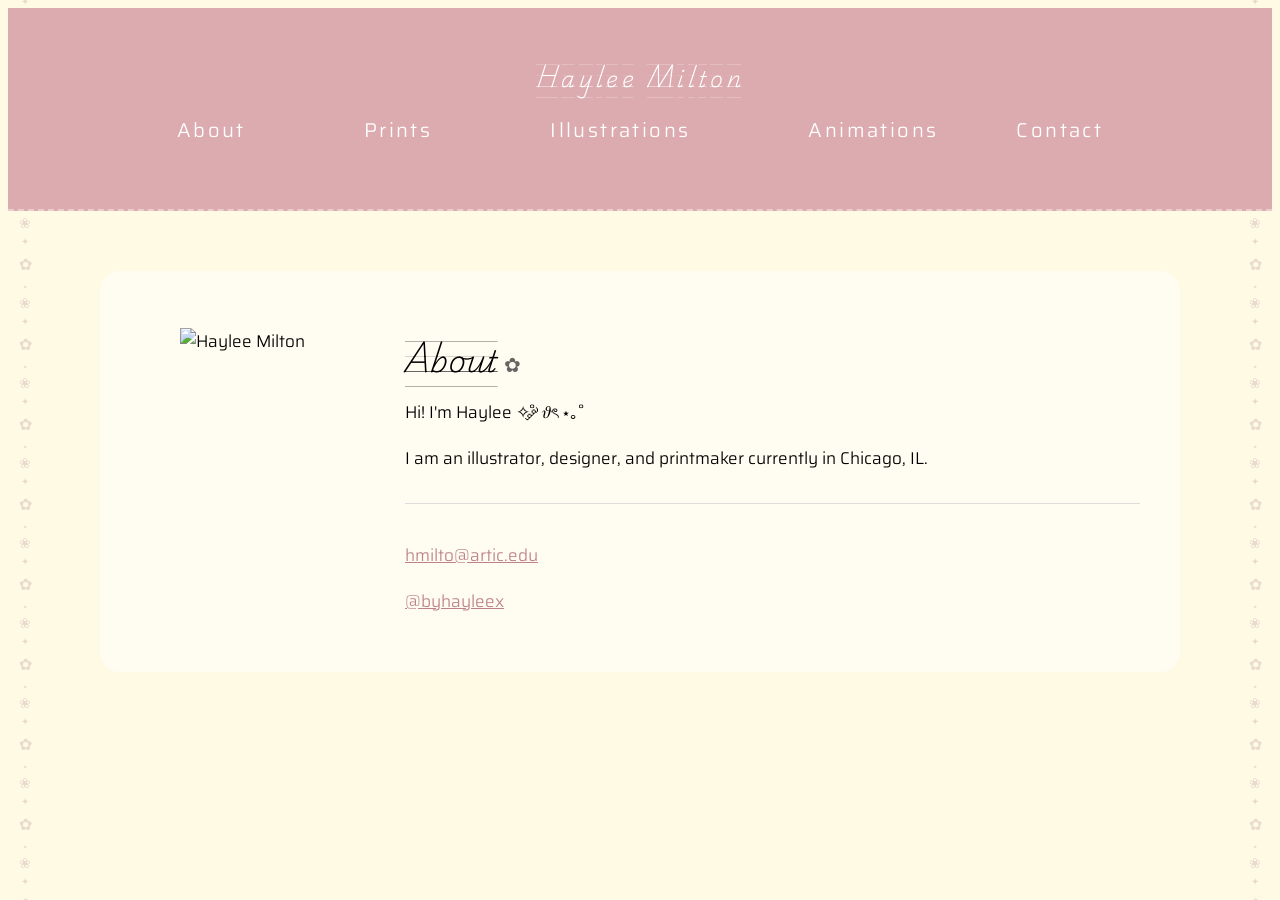
==== index.html @ e7ec9a1f "Rename portfolio_new.html to index.html" ====
<!DOCTYPE html>
<html lang="en">
<head>
    <!-- META DATA -->
    <meta charset="UTF-8">
    <meta name="viewport" content="width=device-width, initial-scale=1.0">

    <!-- TITLE -->
    <title>Portfolio Website</title> 

    <!-- PAGE LINKS -->
    <link rel="preconnect" href="https://fonts.googleapis.com">
    <link rel="preconnect" href="https://fonts.gstatic.com" crossorigin>

    <link rel="stylesheet" href="https://fonts.googleapis.com/css2?family=Saira:ital,wght@0,100..900;1,100..900&display=swap">
    <link rel="stylesheet" href="https://fonts.googleapis.com/css2?family=Playwrite+NZ+Guides&display=swap">

    <link rel="stylesheet" href="css/style_new.css">
</head>

<body>
    <header>

        <!-- PAGE HEADING -->
        <h1>Haylee Milton</h1>

        <!-- MAIN NAVIGATION -->
        <nav>
            <ul>
                <!-- ABOUT -->
                <li><a href="portfolio_new.html">About</a></li>

                <!-- PRINTS -->
                <li>
                    <input id="menu1-dropdown" type="checkbox" class="dropdown-control">

                    <ul class="menu1">
                        <li class="menu1__item">
                            <a href="#">Prints</a>
                            <label for="menu1-dropdown"></label>
                        </li>

                        <li class="menu1__dropdown">
                            <div>
                                <a href="screen-prints.html">Screen Prints</a>
                                <a href="relief.html">Relief</a>
                                <a href="risography.html">Risography</a>
                            </div>
                        </li>
                    </ul>
                </li>

                <!-- ILLUSTRATIONS -->
                <li>
                    <input id="menu2-dropdown" type="checkbox" class="dropdown-control">
                
                    <ul class="menu2">
                        <li class="menu2__item">
                            <a href="#">Illustrations</a>
                            <label for="menu2-dropdown"></label>
                        </li>
                
                        <li class="menu2__dropdown">
                            <div>
                                <a href="paintings.html">Paintings</a>
                                <a href="comics.html">Comics</a>
                                <a href="figure-drawings.html">Figure Drawings</a>
                            </div>
                        </li>
                    </ul>
                </li>

                <!-- ANIMATIONS -->
                <li>
                    <input id="menu3-dropdown" type="checkbox" class="dropdown-control">

                    <ul class="menu3">
                        <li class="menu3__item">
                            <a href="#">Animations</a>
                            <label for="menu3-dropdown"></label>
                        </li>

                        <li class="menu3__dropdown">
                            <div>
                                <a href="animatics.html">Animatics</a>
                                <a href="storyboards.html">Storyboards</a>
                                <a href="character-sheets.html">Character</a>
                            </div>
                        </li>
                    </ul>
                </li>

                <!-- CONTACT -->
                <li><a href="contact.html">Contact</a></li>

            </ul>

        </nav>
    </header>

<div class="page-wrapper">
    <section class="about">
        <figure class="about__photo">
            <img src="images/about/profile.JPG" alt="Haylee Milton">
        </figure>

        <div class="about__text">
            <h2>About</h2>
            <p>Hi! I'm Haylee ✧˚ ༘ 𝜗ৎ ⋆｡˚</p>
            <p>I am an illustrator, designer, and printmaker currently in Chicago, IL.</p>

            <div class="about__contact">
                <p><a href="mailto:your@email.com">hmilto@artic.edu</a></p>
                <p><a href="#">@byhayleex</a></p>
            </div>
        </div>
    </section>
</div>
---- css/style_new.css ----
/*
Updated: 26.05.09 */

/*
Global
============================================= */
/* Header
============================================= */
header {
    background-color: rgb(220 171 175);
    color: white;
    padding: 2.5rem 1rem;
    align-items: center;
    border-bottom: 2px dashed rgb(255 255 255 / 0.4);
}

h1 {
    font: normal 600 100px/1.3 "Playwrite NZ Guides", cursive;
    letter-spacing: 0.1em;
    margin-bottom: 1.2rem;
}

/* Navigation
============================================= */
nav > ul {
    display: flex;
    justify-content: center;
    gap: 50px;
    list-style: none;
    padding: 3px;
    letter-spacing: 0.12em;
    font-size: 15px;
}

/* Typography
============================================= */
body {
    background-color: rgb(255 250 227);
    background-image: url('../images/home/background.jpg');
    background-size: cover;
    background-position: center;
    background-repeat: no-repeat;
    background-attachment: scroll;
    text-align: center;
    font: normal 350 17px/1.6 'Saira', sans-serif; /* bumped from 15px */
    cursor: url('../images/your-cursor.png'), auto;
}

h2 {
    font: normal 400 38px/1.5 "Playwrite NZ Guides", cursive;
    margin-bottom: 24px;
}

h2::after {
    content: " ✿";
    font-size: 24px;
    opacity: 0.6;
}

h3 {
    font-size: 20px;
    font-weight: 300;
    letter-spacing: 0.08em;
    margin-bottom: 16px;
    color: #aaa;
}

p {
    font-size: 17px;
    line-height: 1.9;
    margin-bottom: 14px;
}

/* Page wrapper
============================================= */
.page-wrapper {
    max-width: 1000px;
    margin: 60px auto;
    padding: 50px;
    background: rgb(255 255 255 / 0.5);
    border-radius: 24px;
    backdrop-filter: blur(4px);
}

/* Nav links — rounder hover pill effect
============================================= */
nav > ul > li > a,
nav > ul > li > ul > li > a {
    padding: 6px 14px;
    border-radius: 20px;
    transition: background 0.3s ease, background-size 0.3s ease;
}

nav > ul > li > a:hover {
    background: rgb(255 255 255 / 0.2);
}

/* Dropdown links — rounded on hover
============================================= */
.menu1__dropdown a,
.menu2__dropdown a,
.menu3__dropdown a {
    color: black;
    display: block;
    padding: 6px 10px;
    border-radius: 10px;
    transition: background 0.2s ease;
    text-decoration: none;
    background-image: linear-gradient(currentColor, currentColor);
    background-position: bottom center;
    background-size: 0% 1px;
    background-repeat: no-repeat;
}

.menu1__dropdown a:hover,
.menu2__dropdown a:hover,
.menu3__dropdown a:hover {
    background-color: rgb(220 171 175 / 0.15);
    background-size: 100% 1px;
}

/* Dropdown panel — rounder
============================================= */
.menu1__dropdown,
.menu2__dropdown,
.menu3__dropdown {
    background-color: white;
    color: black;
    width: 140px;
    margin-top: 10px;
    padding: 10px;
    border-radius: 14px;
    box-shadow: 0 4px 20px rgb(0 0 0 / 0.08);
    position: absolute;
    top: 100%;
    left: 50%;
    transform: translateX(-50%);
    display: grid;
    grid-template-rows: 0fr;
    opacity: 0;
    transition: 0.35s ease;
    cursor: pointer;
}

/* Figcaption typography
============================================= */
.prints__item figcaption,
.scroll__column .prints__item figcaption,
.video__item figcaption {
    font-size: 15px;
    letter-spacing: 0.05em;
    margin-top: 10px;
    color: #888;
}

/* Contact page
============================================= */
.contact {
    text-align: center;
    line-height: 2.5;
    font-size: 22px;
    letter-spacing: 0.05em;
}
/* About section: two-column layout */
.about {
    display: flex;
    gap: 60px;
    align-items: flex-start;
    text-align: left;
}

.about__photo img {
    width: 100%;
    max-width: 500px;
    height: auto;
    display: block;
}

.about__text {
    flex: 1;
}

.about__text h2 {
    margin-bottom: 8px;
}

.about__text h3 {
    font-weight: 400;
    margin-bottom: 20px;
    color: #888;
}

.about__text p {
    line-height: 1.7;
    margin-bottom: 16px;
}

.about__contact {
    margin-top: 30px;
    border-top: 1px solid #ddd;
    padding-top: 20px;
}

.about__contact a {
    color: inherit;
    text-decoration: underline;
}

/* Responsive: stack on small screens */
@media (max-width: 650px) {
    .about {
        flex-direction: column;
    }

    .about__photo img {
        max-width: 100%;
    }
}
header {
    background-color: rgb(220 171 175);
    color: white;
    padding: 1rem;
    align-items: center;
}

h2 {
    font: normal 400 30px/1.5 "Playwrite NZ Guides", cursive;
}

/*
Homepage Hero Image
============================================= */
/*
you'll need to set up the pre-hover figcaption rule */
figcaption {
    opacity: 0;
    transition: 0.35s ease;
    margin-top: 10px;
}
/*
style the hover event */
/* .bingus:hover figcaption {
    background-color: rgb(? ? ? / ?); /* choose a color to transition */
    /* opacity: 1; /* transition the figcaption's opacity
} */

/*
Navigation
============================================= */
nav > ul {
    display: flex;
    justify-content: center;
    gap: 70px;
    list-style: none;
    padding: 3px;
}

/*
Dropdowns
============================================= */
/* Checkbox */
.dropdown-control {
    display: none;
}

.menu1,
.menu2,
.menu3 {
    list-style: none;
    position: relative;
    cursor: pointer;
}

.menu1__item,
.menu2__item,
.menu3__item {
    position: relative;
    cursor: pointer;
}

.menu1__dropdown,
.menu2__dropdown,
.menu3__dropdown {
    background-color: white;
    color: black;
    width: 140px;
    margin-top: 10px;
    padding: 10px;
    border-radius: 14px;
    box-shadow: 0 4px 20px rgb(0 0 0 / 0.08);
    position: absolute;
    top: 100%;
    left: 50%;
    transform: translateX(-50%);
    display: grid;
    grid-template-rows: 0fr;
    opacity: 0;
    transition: 0.35s ease;
    cursor: pointer;
    z-index: 100; /* add this line */
}

.menu1__dropdown > div,
.menu2__dropdown > div,
.menu3__dropdown > div {
    overflow-y: hidden;
}

li:hover .menu1__dropdown,
li:hover .menu2__dropdown,
li:hover .menu3__dropdown {
    grid-template-rows: 1fr;
    opacity: 1;
}

.menu1 label,
.menu2 label,
.menu3 label {
    position: absolute;
    inset: 0;
}

/*
Links
============================================= */
nav a {
    color: white;
    text-decoration: none;
    text-align: center;
    padding: 5px;
}

.menu1__dropdown a,
.menu2__dropdown a,
.menu3__dropdown a {
    color: black;
    display: block;
}

/*
Footer
============================================= */
/* footer {
    background: #333;
    color: white;
    text-align: center;
    padding: 1rem;
} */

/* Prints / Gallery Grid
============================================= */
.prints__grid {
    display: grid;
    grid-template-columns: repeat(3, 1fr);
    gap: 24px;
    margin-top: 30px;
    text-align: left;
}

.prints__item {
    margin: 0;
}

.prints__item img {
    width: 100%;
    height: 260px;
    object-fit: cover;
    display: block;
    transition: opacity 0.3s ease;
}

.prints__item:hover img {
    opacity: 0.85;
}

.prints__item figcaption {
    opacity: 1;
    margin-top: 8px;
    font-size: 14px;
}

/* Contact Page
============================================= */
.contact {
    text-align: center;
    line-height: 2.5;
    font-size: 20px;
}

.contact a {
    color: inherit;
    text-decoration: underline;
}

/* Bingus
============================================= */
.bingus-btn {
    background: none;
    border: none;
    cursor: pointer;
    margin-top: 30px;
}

.bingus-btn img {
    width: 200px;
    height: auto;
    transition: transform 0.2s ease;
}

.bingus-btn:hover img {
    transform: scale(1.05);
}

.bingus-caption {
    margin-top: 8px;
    font-size: 13px;
    color: #888;
    font-style: italic;
}

.heart {
    position: fixed;
    font-size: 28px;
    pointer-events: none;
    animation: floatUp 1.2s ease forwards;
    z-index: 999;
}

@keyframes floatUp {
    0%   { opacity: 1; transform: translateY(0) scale(1); }
    100% { opacity: 0; transform: translateY(-160px) scale(1.4); }
}

.contact__inner {
    display: flex;
    align-items: center;
    justify-content: center;
    gap: 60px;
}
/* Responsive
============================================= */
@media (max-width: 700px) {
    .prints__grid {
        grid-template-columns: repeat(2, 1fr);
    }
}

@media (max-width: 420px) {
    .prints__grid {
        grid-template-columns: 1fr;
    }
}

/* Video Grid
============================================= */
.video__grid {
    display: grid;
    grid-template-columns: 1fr;
    gap: 24px;
    margin-top: 30px;
    text-align: left;
}

.video__item {
    margin: 0;
}

.video__item video {
    width: 100%;
    height: auto;
    display: block;
}

.video__item figcaption {
    opacity: 1;
    margin-top: 8px;
    font-size: 14px;
}

/* Storyboards Grid
============================================= */
.storyboards__grid {
    display: grid;
    grid-template-columns: repeat(2, 1fr); /* 2 columns for 2 images */
    gap: 24px;
    margin-top: 30px;
    max-width: 700px;   /* stops it stretching too wide */
    margin-left: auto;  /* centers the grid */
    margin-right: auto;
}

/* Character Sheets Grid
============================================= */
.character__grid {
    display: grid;
    grid-template-columns: repeat(6, 1fr); /* 6-column base */
    gap: 24px;
    margin-top: 30px;
    text-align: left;
}

/* top row: each of the 3 spans 2 of the 6 columns */
.character__grid .prints__item {
    grid-column: span 2;
}

/* bottom 2: each spans 3 columns, naturally centering them */
.character__item--centered {
    grid-column: span 3;
}

/* Scroll Column (Screen Prints, Relief, Risography, Comics)
============================================= */
.scroll__column {
    display: flex;
    flex-direction: column;
    align-items: center;
    gap: 32px;
    margin-top: 30px;
}

.scroll__column .prints__item {
    width: 100%;
    max-width: 700px; /* adjust to taste */
}

.scroll__column .prints__item img {
    width: 100%;
    height: auto; /* shows the full image, no cropping */
    display: block;
}

.scroll__column .prints__item figcaption {
    margin-top: 8px;
    font-size: 14px;
}

/* Hover Zoom
============================================= */
.prints__item img,
.scroll__column .prints__item img,
.video__item img {
    transition: transform 0.3s ease;
    cursor: pointer;
}

.prints__item:hover img,
.scroll__column .prints__item:hover img {
    transform: scale(1.04);
}

/* Lightbox Overlay
============================================= */
.lightbox {
    display: none;
    position: fixed;
    inset: 0;
    background: rgba(0 0 0 / 0.85);
    z-index: 999;
    justify-content: center;
    align-items: center;
    flex-direction: column;
    padding: 40px;
}

.lightbox.active {
    display: flex;
}

.lightbox__img {
    max-width: 90vw;
    max-height: 75vh;
    object-fit: contain;
    display: block;
}

.lightbox__caption {
    color: white;
    margin-top: 16px;
    font-size: 16px;
    text-align: center;
}

.lightbox__close {
    position: fixed;
    top: 20px;
    right: 28px;
    color: white;
    font-size: 36px;
    cursor: pointer;
    line-height: 1;
    background: none;
    border: none;
}
/* PDF Lightbox
============================================= */
.lightbox__pdf {
    display: none;
    width: 90vw;
    height: 80vh;
    border: none;
}

/* NAV UNDERLINES */
.menu1 label,
.menu2 label,
.menu3 label {
    position: absolute;
    inset: 0;
    background-image: linear-gradient(currentColor, currentColor);
    background-position: bottom center;
    background-size: 0% 1px;
    background-repeat: no-repeat;
    transition: background-size 0.3s ease;
}

.menu1 label:hover,
.menu2 label:hover,
.menu3 label:hover {
    background-size: 100% 1px;
}

.menu1__dropdown a,
.menu2__dropdown a,
.menu3__dropdown a {
    text-decoration: none;
    background-image: linear-gradient(currentColor, currentColor);
    background-position: bottom center;
    background-size: 0% 1px;
    background-repeat: no-repeat;
    transition: background-size 0.3s ease;
    display: block;
}

.menu1__dropdown a:hover,
.menu2__dropdown a:hover,
.menu3__dropdown a:hover {
    background-size: 100% 1px;
}

/* Kaomoji Side Decorations
============================================= */
body::before,
body::after {
    content: "";
    position: fixed;
    top: 0;
    width: 50px;
    height: 100%;
    pointer-events: none;
    z-index: 0;
    opacity: 0.4;
    background-image: url("data:image/svg+xml,%3Csvg xmlns='http://www.w3.org/2000/svg' width='40' height='80' viewBox='0 0 40 80'%3E%3Ctext x='50%25' y='20' text-anchor='middle' font-size='16' fill='%23c8aab0'%3E✿%3C/text%3E%3Ctext x='50%25' y='40' text-anchor='middle' font-size='10' fill='%23c8aab0'%3E⋆%3C/text%3E%3Ctext x='50%25' y='58' text-anchor='middle' font-size='14' fill='%23c8aab0'%3E❀%3C/text%3E%3Ctext x='50%25' y='75' text-anchor='middle' font-size='10' fill='%23c8aab0'%3E✦%3C/text%3E%3C/svg%3E");
    background-repeat: repeat-y;
    background-position: center;
}

body::before {
    left: 0;
}

body::after {
    right: 0;
}
/* Header glow-up
============================================= */
header {
    background-color: rgb(220 171 175);
    color: white;
    padding: 2.5rem 1rem;
    align-items: center;
    border-bottom: 2px dashed rgb(255 255 255 / 0.4);
    position: relative; /* add this */
    z-index: 100;       /* add this */
}

h1 {
    font-size: 22px;
    letter-spacing: 0.15em;
    font-weight: 300;
}

/* Page wrapper subtle card
============================================= */
.page-wrapper {
    max-width: 1000px;
    margin: 60px auto;
    padding: 40px;
    background: rgb(255 255 255 / 0.5);
    border-radius: 20px;
    backdrop-filter: blur(4px);
}

/* Headings
============================================= */
h2 {
    font: normal 400 30px/1.5 "Playwrite NZ Guides", cursive;
    margin-bottom: 20px;
}

h2::after {
    content: " ✿";
    font-size: 20px;
    opacity: 0.6;
}

/* Footer glow-up
============================================= */
footer {
    background: rgb(220 171 175 / 0.6);
    color: white;
    text-align: center;
    padding: 1.5rem;
    font-size: 13px;
    letter-spacing: 0.1em;
    border-top: 2px dashed rgb(255 255 255 / 0.4);
}

/* Subtle link color in body text
============================================= */
.about__contact a,
.contact a {
    color: rgb(190 130 140);
}

/* Nav spacing & letter spacing
============================================= */
nav > ul {
    gap: 60px;
    letter-spacing: 0.08em;
    font-size: 14px;
}
nav > ul {
    display: flex;
    justify-content: center;
    gap: 50px;
    list-style: none;
    padding: 3px;
    letter-spacing: 0.12em;
    font-size: 20px; /* bumped up from 15px */
}

/* Doodle Box
============================================= */
.doodle {
    margin-top: 40px;
    text-align: center;
}

.doodle__label {
    font-size: 15px;
    color: #aaa;
    margin-bottom: 10px;
    letter-spacing: 0.08em;
}

.doodle__canvas {
    width: 100%;
    height: 300px;
    background: white;
    border-radius: 16px;
    border: 2px dashed rgb(200 170 175 / 0.6);
    cursor: crosshair;
    display: block;
}

.doodle__controls {
    display: flex;
    align-items: center;
    justify-content: center;
    gap: 16px;
    margin-top: 12px;
}

.doodle__controls input[type="color"] {
    width: 36px;
    height: 36px;
    border: none;
    border-radius: 50%;
    cursor: pointer;
    padding: 0;
    background: none;
}

.doodle__controls input[type="range"] {
    accent-color: rgb(220 171 175);
    width: 100px;
}

.doodle__controls button {
    background: none;
    border: 1px solid rgb(200 170 175 / 0.6);
    border-radius: 20px;
    padding: 6px 16px;
    font-size: 13px;
    cursor: pointer;
    color: #aaa;
    transition: background 0.2s ease;
    font-family: 'Saira', sans-serif;
}

.doodle__controls button:hover {
    background: rgb(220 171 175 / 0.15);
}
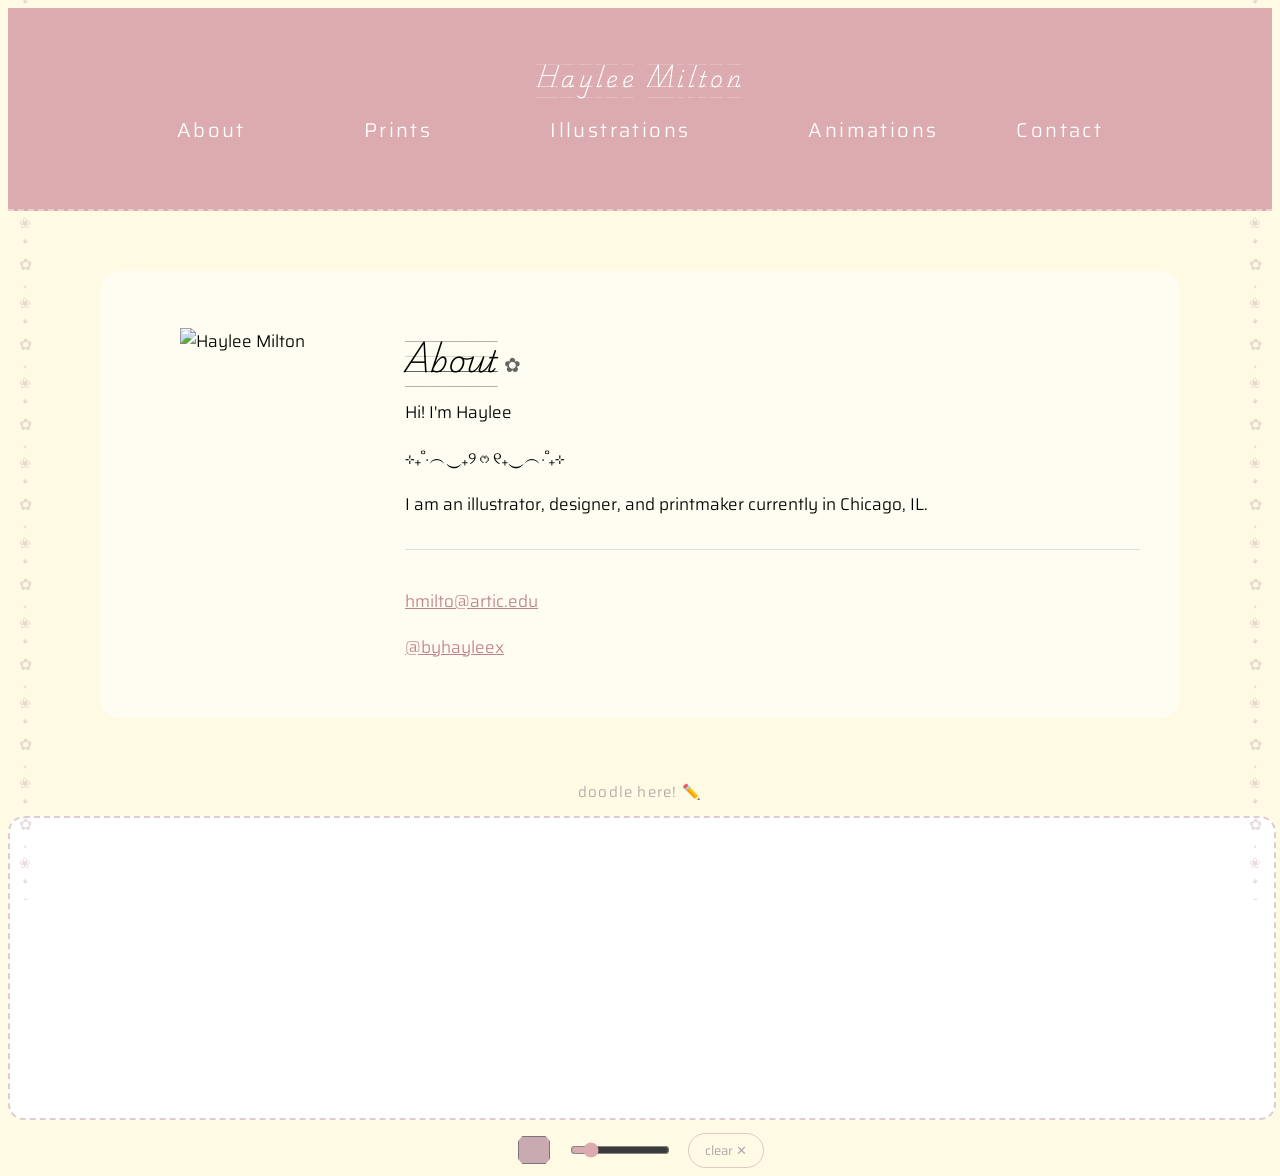
==== commit e7748095: "Rename about.html to index.html" ====
--- a/index.html
+++ b/index.html
@@ -1,45 +1,29 @@
 <!DOCTYPE html>
 <html lang="en">
 <head>
-    <!-- META DATA -->
     <meta charset="UTF-8">
     <meta name="viewport" content="width=device-width, initial-scale=1.0">
-
-    <!-- TITLE -->
-    <title>Portfolio Website</title> 
-
-    <!-- PAGE LINKS -->
+    <title>About – Portfolio</title>
     <link rel="preconnect" href="https://fonts.googleapis.com">
     <link rel="preconnect" href="https://fonts.gstatic.com" crossorigin>
-
     <link rel="stylesheet" href="https://fonts.googleapis.com/css2?family=Saira:ital,wght@0,100..900;1,100..900&display=swap">
     <link rel="stylesheet" href="https://fonts.googleapis.com/css2?family=Playwrite+NZ+Guides&display=swap">
-
     <link rel="stylesheet" href="css/style_new.css">
 </head>
+<body>
 
-<body>
     <header>
-
-        <!-- PAGE HEADING -->
         <h1>Haylee Milton</h1>
-
-        <!-- MAIN NAVIGATION -->
         <nav>
             <ul>
-                <!-- ABOUT -->
-                <li><a href="portfolio_new.html">About</a></li>
-
-                <!-- PRINTS -->
+                <li><a href="about.html">About</a></li>
                 <li>
                     <input id="menu1-dropdown" type="checkbox" class="dropdown-control">
-
                     <ul class="menu1">
                         <li class="menu1__item">
                             <a href="#">Prints</a>
                             <label for="menu1-dropdown"></label>
                         </li>
-
                         <li class="menu1__dropdown">
                             <div>
                                 <a href="screen-prints.html">Screen Prints</a>
@@ -49,17 +33,13 @@
                         </li>
                     </ul>
                 </li>
-
-                <!-- ILLUSTRATIONS -->
                 <li>
                     <input id="menu2-dropdown" type="checkbox" class="dropdown-control">
-                
                     <ul class="menu2">
                         <li class="menu2__item">
                             <a href="#">Illustrations</a>
                             <label for="menu2-dropdown"></label>
                         </li>
-                
                         <li class="menu2__dropdown">
                             <div>
                                 <a href="paintings.html">Paintings</a>
@@ -69,50 +49,128 @@
                         </li>
                     </ul>
                 </li>
-
-                <!-- ANIMATIONS -->
                 <li>
                     <input id="menu3-dropdown" type="checkbox" class="dropdown-control">
-
                     <ul class="menu3">
                         <li class="menu3__item">
                             <a href="#">Animations</a>
                             <label for="menu3-dropdown"></label>
                         </li>
-
                         <li class="menu3__dropdown">
                             <div>
                                 <a href="animatics.html">Animatics</a>
                                 <a href="storyboards.html">Storyboards</a>
-                                <a href="character-sheets.html">Character</a>
+                                <a href="character-sheets.html">Character Sheets</a>
                             </div>
                         </li>
                     </ul>
                 </li>
-
-                <!-- CONTACT -->
                 <li><a href="contact.html">Contact</a></li>
-
             </ul>
-
         </nav>
     </header>
 
-<div class="page-wrapper">
-    <section class="about">
-        <figure class="about__photo">
-            <img src="images/about/profile.JPG" alt="Haylee Milton">
-        </figure>
+    <div class="page-wrapper">
+        <section class="about">
+            <figure class="about__photo">
+                <img src="images/about/profile.JPG" alt="Haylee Milton">
+            </figure>
+            <div class="about__text">
+                <h2>About</h2>
+                <p>Hi! I'm Haylee </p>
+                <p>⊹₊˚‧︵‿₊୨ᰔ୧₊‿︵‧˚₊⊹</p>
+                <p>I am an illustrator, designer, and printmaker currently in Chicago, IL.</p>
+                <div class="about__contact">
+                    <p><a href="mailto:hmilto@artic.edu">hmilto@artic.edu</a></p>
+                    <p><a href="https://www.instagram.com/byhayleex/">@byhayleex</a></p>
+                </div>
+            </div>
+        </section>
+    </div>
 
-        <div class="about__text">
-            <h2>About</h2>
-            <p>Hi! I'm Haylee ✧˚ ༘ 𝜗ৎ ⋆｡˚</p>
-            <p>I am an illustrator, designer, and printmaker currently in Chicago, IL.</p>
+<div class="doodle">
+    <p class="doodle__label">doodle here! ✏️</p>
+    <canvas id="doodle-canvas" class="doodle__canvas"></canvas>
+    <div class="doodle__controls">
+        <input type="color" id="doodle-color" value="#c8aab0" title="pick a color">
+        <input type="range" id="doodle-size" min="1" max="20" value="4" title="brush size">
+        <button id="doodle-clear">clear ✕</button>
+    </div>
+</div>
 
-            <div class="about__contact">
-                <p><a href="mailto:your@email.com">hmilto@artic.edu</a></p>
-                <p><a href="#">@byhayleex</a></p>
-            </div>
-        </div>
-    </section>
-</div>
+<script>
+    const canvas = document.getElementById('doodle-canvas');
+    const ctx = canvas.getContext('2d');
+    const colorPicker = document.getElementById('doodle-color');
+    const sizePicker = document.getElementById('doodle-size');
+    const clearBtn = document.getElementById('doodle-clear');
+
+    // set canvas size
+    canvas.width = canvas.offsetWidth;
+    canvas.height = canvas.offsetHeight;
+
+    let drawing = false;
+    let lastX = 0;
+    let lastY = 0;
+
+    function getPos(e) {
+        const rect = canvas.getBoundingClientRect();
+        if (e.touches) {
+            return {
+                x: e.touches[0].clientX - rect.left,
+                y: e.touches[0].clientY - rect.top
+            };
+        }
+        return {
+            x: e.clientX - rect.left,
+            y: e.clientY - rect.top
+        };
+    }
+
+    function startDraw(e) {
+        drawing = true;
+        const pos = getPos(e);
+        lastX = pos.x;
+        lastY = pos.y;
+    }
+
+    function draw(e) {
+        if (!drawing) return;
+        e.preventDefault();
+        const pos = getPos(e);
+
+        ctx.beginPath();
+        ctx.moveTo(lastX, lastY);
+        ctx.lineTo(pos.x, pos.y);
+        ctx.strokeStyle = colorPicker.value;
+        ctx.lineWidth = sizePicker.value;
+        ctx.lineCap = 'round';
+        ctx.lineJoin = 'round';
+        ctx.stroke();
+
+        lastX = pos.x;
+        lastY = pos.y;
+    }
+
+    function stopDraw() { drawing = false; }
+
+    // mouse events
+    canvas.addEventListener('mousedown', startDraw);
+    canvas.addEventListener('mousemove', draw);
+    canvas.addEventListener('mouseup', stopDraw);
+    canvas.addEventListener('mouseleave', stopDraw);
+
+    // touch events (mobile)
+    canvas.addEventListener('touchstart', startDraw);
+    canvas.addEventListener('touchmove', draw, { passive: false });
+    canvas.addEventListener('touchend', stopDraw);
+
+    // clear button
+    clearBtn.addEventListener('click', () => {
+        ctx.clearRect(0, 0, canvas.width, canvas.height);
+    });
+</script>
+
+    
+</body>
+</html>
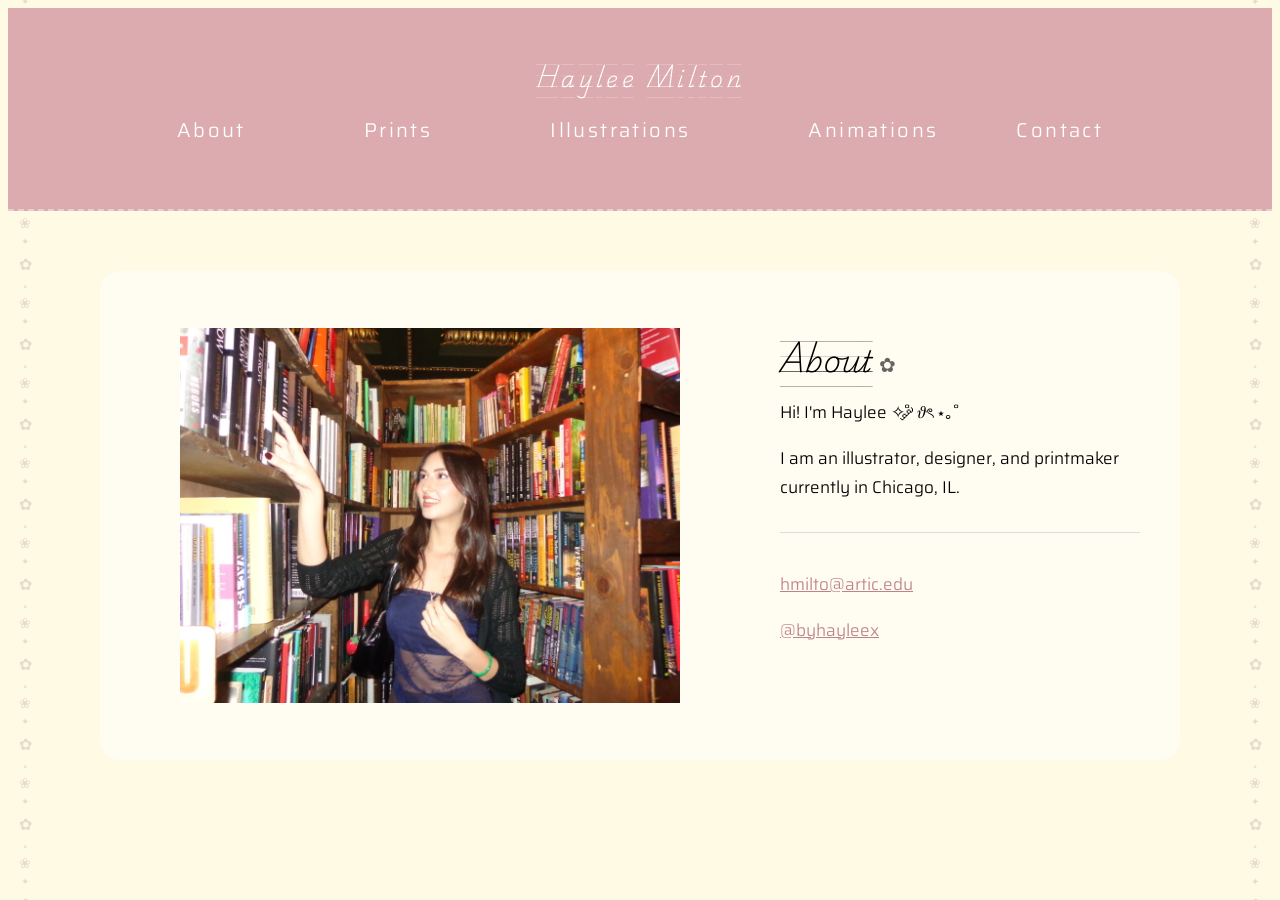
==== commit 93d2bd5e: "Rename portfolio_new.html to index.html" ====
--- a/index.html
+++ b/index.html
@@ -1,29 +1,45 @@
 <!DOCTYPE html>
 <html lang="en">
 <head>
+    <!-- META DATA -->
     <meta charset="UTF-8">
     <meta name="viewport" content="width=device-width, initial-scale=1.0">
-    <title>About – Portfolio</title>
+
+    <!-- TITLE -->
+    <title>Portfolio Website</title> 
+
+    <!-- PAGE LINKS -->
     <link rel="preconnect" href="https://fonts.googleapis.com">
     <link rel="preconnect" href="https://fonts.gstatic.com" crossorigin>
+
     <link rel="stylesheet" href="https://fonts.googleapis.com/css2?family=Saira:ital,wght@0,100..900;1,100..900&display=swap">
     <link rel="stylesheet" href="https://fonts.googleapis.com/css2?family=Playwrite+NZ+Guides&display=swap">
+
     <link rel="stylesheet" href="css/style_new.css">
 </head>
+
 <body>
+    <header>
 
-    <header>
+        <!-- PAGE HEADING -->
         <h1>Haylee Milton</h1>
+
+        <!-- MAIN NAVIGATION -->
         <nav>
             <ul>
-                <li><a href="about.html">About</a></li>
+                <!-- ABOUT -->
+                <li><a href="portfolio_new.html">About</a></li>
+
+                <!-- PRINTS -->
                 <li>
                     <input id="menu1-dropdown" type="checkbox" class="dropdown-control">
+
                     <ul class="menu1">
                         <li class="menu1__item">
                             <a href="#">Prints</a>
                             <label for="menu1-dropdown"></label>
                         </li>
+
                         <li class="menu1__dropdown">
                             <div>
                                 <a href="screen-prints.html">Screen Prints</a>
@@ -33,13 +49,17 @@
                         </li>
                     </ul>
                 </li>
+
+                <!-- ILLUSTRATIONS -->
                 <li>
                     <input id="menu2-dropdown" type="checkbox" class="dropdown-control">
+                
                     <ul class="menu2">
                         <li class="menu2__item">
                             <a href="#">Illustrations</a>
                             <label for="menu2-dropdown"></label>
                         </li>
+                
                         <li class="menu2__dropdown">
                             <div>
                                 <a href="paintings.html">Paintings</a>
@@ -49,128 +69,50 @@
                         </li>
                     </ul>
                 </li>
+
+                <!-- ANIMATIONS -->
                 <li>
                     <input id="menu3-dropdown" type="checkbox" class="dropdown-control">
+
                     <ul class="menu3">
                         <li class="menu3__item">
                             <a href="#">Animations</a>
                             <label for="menu3-dropdown"></label>
                         </li>
+
                         <li class="menu3__dropdown">
                             <div>
                                 <a href="animatics.html">Animatics</a>
                                 <a href="storyboards.html">Storyboards</a>
-                                <a href="character-sheets.html">Character Sheets</a>
+                                <a href="character-sheets.html">Character</a>
                             </div>
                         </li>
                     </ul>
                 </li>
+
+                <!-- CONTACT -->
                 <li><a href="contact.html">Contact</a></li>
+
             </ul>
+
         </nav>
     </header>
 
-    <div class="page-wrapper">
-        <section class="about">
-            <figure class="about__photo">
-                <img src="images/about/profile.JPG" alt="Haylee Milton">
-            </figure>
-            <div class="about__text">
-                <h2>About</h2>
-                <p>Hi! I'm Haylee </p>
-                <p>⊹₊˚‧︵‿₊୨ᰔ୧₊‿︵‧˚₊⊹</p>
-                <p>I am an illustrator, designer, and printmaker currently in Chicago, IL.</p>
-                <div class="about__contact">
-                    <p><a href="mailto:hmilto@artic.edu">hmilto@artic.edu</a></p>
-                    <p><a href="https://www.instagram.com/byhayleex/">@byhayleex</a></p>
-                </div>
+<div class="page-wrapper">
+    <section class="about">
+        <figure class="about__photo">
+            <img src="images/about/profile.JPG" alt="Haylee Milton">
+        </figure>
+
+        <div class="about__text">
+            <h2>About</h2>
+            <p>Hi! I'm Haylee ✧˚ ༘ 𝜗ৎ ⋆｡˚</p>
+            <p>I am an illustrator, designer, and printmaker currently in Chicago, IL.</p>
+
+            <div class="about__contact">
+                <p><a href="mailto:your@email.com">hmilto@artic.edu</a></p>
+                <p><a href="#">@byhayleex</a></p>
             </div>
-        </section>
-    </div>
-
-<div class="doodle">
-    <p class="doodle__label">doodle here! ✏️</p>
-    <canvas id="doodle-canvas" class="doodle__canvas"></canvas>
-    <div class="doodle__controls">
-        <input type="color" id="doodle-color" value="#c8aab0" title="pick a color">
-        <input type="range" id="doodle-size" min="1" max="20" value="4" title="brush size">
-        <button id="doodle-clear">clear ✕</button>
-    </div>
+        </div>
+    </section>
 </div>
-
-<script>
-    const canvas = document.getElementById('doodle-canvas');
-    const ctx = canvas.getContext('2d');
-    const colorPicker = document.getElementById('doodle-color');
-    const sizePicker = document.getElementById('doodle-size');
-    const clearBtn = document.getElementById('doodle-clear');
-
-    // set canvas size
-    canvas.width = canvas.offsetWidth;
-    canvas.height = canvas.offsetHeight;
-
-    let drawing = false;
-    let lastX = 0;
-    let lastY = 0;
-
-    function getPos(e) {
-        const rect = canvas.getBoundingClientRect();
-        if (e.touches) {
-            return {
-                x: e.touches[0].clientX - rect.left,
-                y: e.touches[0].clientY - rect.top
-            };
-        }
-        return {
-            x: e.clientX - rect.left,
-            y: e.clientY - rect.top
-        };
-    }
-
-    function startDraw(e) {
-        drawing = true;
-        const pos = getPos(e);
-        lastX = pos.x;
-        lastY = pos.y;
-    }
-
-    function draw(e) {
-        if (!drawing) return;
-        e.preventDefault();
-        const pos = getPos(e);
-
-        ctx.beginPath();
-        ctx.moveTo(lastX, lastY);
-        ctx.lineTo(pos.x, pos.y);
-        ctx.strokeStyle = colorPicker.value;
-        ctx.lineWidth = sizePicker.value;
-        ctx.lineCap = 'round';
-        ctx.lineJoin = 'round';
-        ctx.stroke();
-
-        lastX = pos.x;
-        lastY = pos.y;
-    }
-
-    function stopDraw() { drawing = false; }
-
-    // mouse events
-    canvas.addEventListener('mousedown', startDraw);
-    canvas.addEventListener('mousemove', draw);
-    canvas.addEventListener('mouseup', stopDraw);
-    canvas.addEventListener('mouseleave', stopDraw);
-
-    // touch events (mobile)
-    canvas.addEventListener('touchstart', startDraw);
-    canvas.addEventListener('touchmove', draw, { passive: false });
-    canvas.addEventListener('touchend', stopDraw);
-
-    // clear button
-    clearBtn.addEventListener('click', () => {
-        ctx.clearRect(0, 0, canvas.width, canvas.height);
-    });
-</script>
-
-    
-</body>
-</html>
